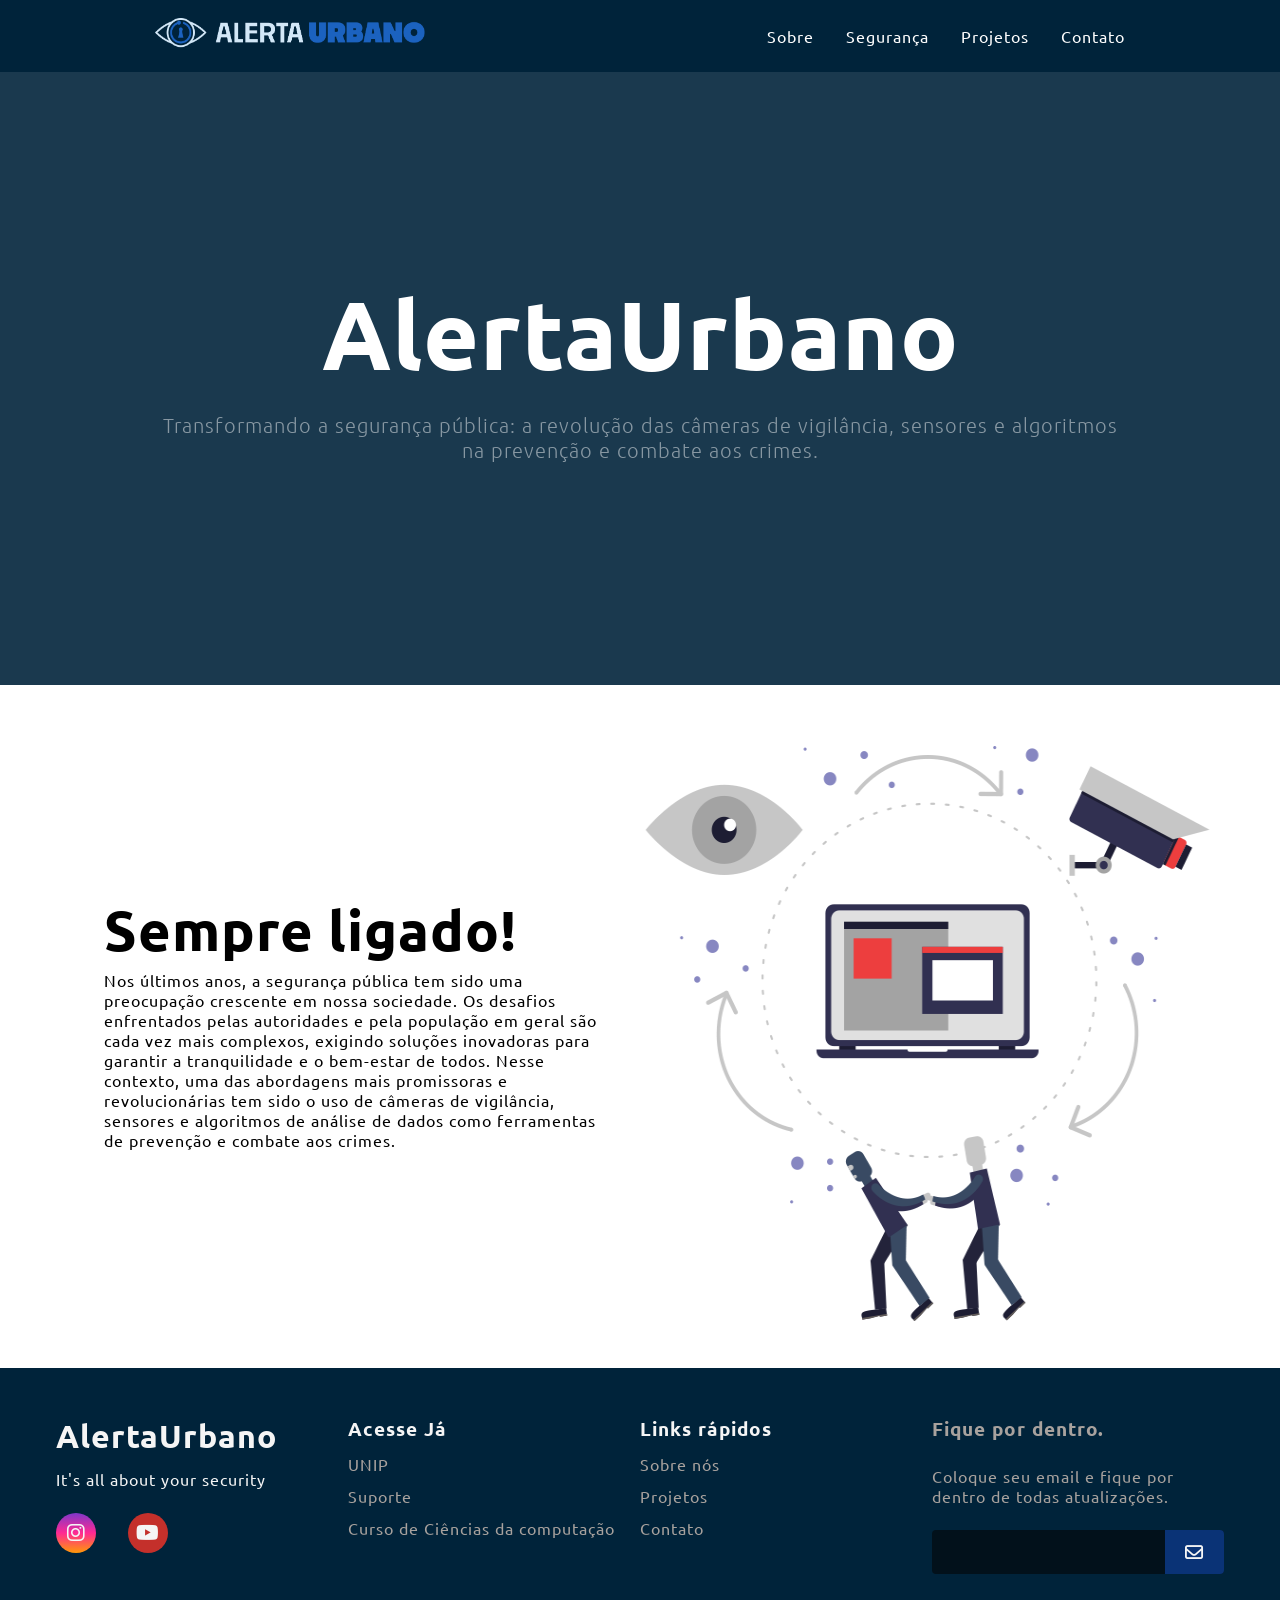
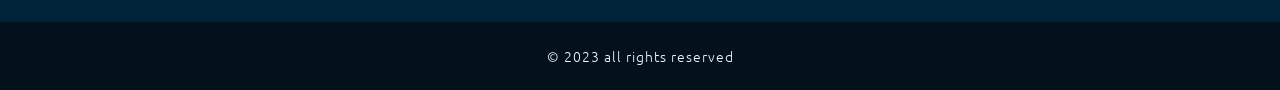
==== index.html @ 4bc39505 "Alerta Urbano. Site com o intuito acadêmico apresentando pontos positivos da implementação do uso de" ====
<!DOCTYPE html>
<html lang="pt-BR">

<head>
    <meta charset="UTF-8">
    <meta http-equiv="X-UA-Compatible" content="IE=edge">
    <meta name="viewport" content="width=device-width, initial-scale=1.0">
    <title>Alerta Urbano</title>

    <!--ICONE -->
    <link rel="shortcut icon" href="/public/favicon/favicon.ico" type="image/x-icon">


    <!--CSS LINK -->
    <link rel="stylesheet" href="./public/css/navbar.css">
    <link rel="stylesheet" href="./public/css/style.css">
    <link rel="stylesheet" href="./public/css/footer.css">
    <!--fontes-->
    <link rel="preconnect" href="https://fonts.googleapis.com">
    <link rel="preconnect" href="https://fonts.gstatic.com" crossorigin>
    <link rel="stylesheet" href="https://cdnjs.cloudflare.com/ajax/libs/font-awesome/6.4.0/css/all.min.css"
        integrity="sha512-iecdLmaskl7CVkqkXNQ/ZH/XLlvWZOJyj7Yy7tcenmpD1ypASozpmT/E0iPtmFIB46ZmdtAc9eNBvH0H/ZpiBw=="
        crossorigin="anonymous" referrerpolicy="no-referrer" />
    <link href="https://fonts.googleapis.com/css2?family=Ubuntu:wght@400;500;700&display=swap" rel="stylesheet">
</head>

<body>
    <!--navbar-->
    <div class="tudo">
        <nav id="menu">
            <a id="logo" href="index.html">
                <img src="/public/images/logotop1.png" alt="logo" width="270" height="30"></a>
            <div id="mobile-menu">
                <div id="line1"></div>
                <div id="line2"></div>
                <div id="line3"></div>
            </div>

            <ul id="nav-list">
                <li><a href="sobre.html">Sobre</a></li>
                <li><a href="seguranca.html">Segurança</a></li>
                <li><a href="projetos.html">Projetos</a></li>
                <li><a href="contato.html">Contato</a></li>

            </ul>
        </nav>



        <!--home-->
        <header>
            <section class="home" id="home">
                <div id="container">
                    <h1 id="title">AlertaUrbano</h1>
                    <p id="subtitle">Transformando a segurança pública: a revolução das câmeras de vigilância, sensores
                        e algoritmos na prevenção e combate aos crimes.</p>
                </div>
            </section>
        </header>

        <!--saiba mais-->
        <section class="about">
            <div class="container">
                <div class="about-text">
                    <h1 id="title">Sempre ligado!</h3>
                        <p id="subtitle">Nos últimos anos, a segurança pública tem sido uma preocupação crescente em
                            nossa sociedade. Os desafios enfrentados pelas autoridades e pela população em geral são
                            cada vez mais complexos, exigindo soluções inovadoras para garantir a tranquilidade e o
                            bem-estar de todos. Nesse contexto, uma das abordagens mais promissoras e revolucionárias
                            tem sido o uso de câmeras de vigilância, sensores e algoritmos de análise de dados como
                            ferramentas de prevenção e combate aos crimes.</p>
                </div>

                <div class="about-img">
                    <img src="/public/images/foto1.png" alt="Lorem">
                </div>
            </div>

        </section>


        <!--rodape-->
        <footer>
            <div id="footer-content">
                <div id="footer-contacts">
                    <h1>AlertaUrbano</h1>
                    <p>It's all about your security</p>

                    <div id="footer-social-media">
                        <a href="https://www.instagram.com/alertaurbano/" class="footer-link" id="instagram">
                            <i class="fa-brands fa-instagram"></i>
                        </a>

                        <a href="https://www.youtube.com/@alertaurbano/videos" class="footer-link" id="youtube">
                            <i class="fa-brands fa-youtube"></i>
                        </a>
                    </div>

                </div>

                <ul class="footer-list">
                    <!--LISTA PARA ADICIONAR CONTEUDO-->
                    <li>
                        <h3>Acesse Já</h3>
                    </li>
                    <li>
                        <a href="https://www.unip.br/" target="_blank" class="footer-link">UNIP</a>
                    </li>
                    <li>
                        <a href="https://api.whatsapp.com/send/?phone=5511947888474&text&type=phone_number&app_absent=0"
                            target="_blank" class="footer-link">Suporte</a>
                    </li>
                    <li>
                        <a href="https://inscricoes.unip.br/inscricao/curso/ciencia-da-computacao" target="_blank"
                            class="footer-link">Curso de Ciências da computação</a>
                    </li>
                </ul>

                <ul class="footer-list">
                    <li>
                        <h3>Links rápidos</h3>
                    </li>
                    <li>
                        <a href="/sobre.html" class="footer-link">Sobre nós</a>
                    </li>
                    <li>
                        <a href="/projetos.html" class="footer-link">Projetos</a>
                    </li>
                    <li>
                        <a href="/contato.html" class="footer-link">Contato</a>
                    </li>
                </ul>

                <div id="footer-subscribe">
                    <h3>Fique por dentro.</h3>
                    <p>Coloque seu email e fique por dentro de todas atualizações.</p>

                    <div id="input-group">
                        <input type="email" id="email">
                        <button>
                            <i class="fa-regular fa-envelope"></i>
                        </button>

                    </div>
                </div>
            </div>

            <div id="footer-copyright">
                &#169
                2023 all rights reserved
            </div>
        </footer>
        <!--SCRIPT JAVA SCRIPT -->
        <script src="./public/script/navbar.js"></script>
</body>

</html>
---- public/css/navbar.css ----
* {
    margin: 0;
    padding: 0;
}

a {
    color: white;
    text-decoration: none;
    transition: 0.3s;
}

a:hover {
    opacity: 0.7;
}

#logo {
    font-size: 24px;
    text-transform: uppercase;
    letter-spacing: 4px;
}


nav {
    display: flex;
    justify-content: space-around;
    align-items: center;
    font-family: 'Ubuntu', sans-serif;
    background: #00233a;
    height: 8vh;
}



#nav-list {
    list-style: none;
    display: flex;
}

#nav-list li {
    letter-spacing: 3px;
    margin-left: 32px;
}

#mobile-menu {
    display: none;
    cursor: pointer;
}

#mobile-menu div {
    width: 32px;
    height: 2px;
    background: white;
    margin: 8px;
    transition: 0.3s;
}

@media (max-width: 999px) {

    body {
        overflow-x: hidden;
    }

    #nav-list {
        position: absolute;
        top: 8vh;
        right: 0;
        width: 25vh;
        height: 100vh;
        background: #00233a;
        flex-direction: column;
        align-items: center;
        justify-content: space-around;
        border-bottom-left-radius: 5vh;

        transform: translateX(100%);
        transition: transform 0.3s ease-in;
    }

    #nav-list li {
        margin-left: 0;
        opacity: 0;
    }

    #mobile-menu {
        display: block;
    }
}

#nav-list.active {
    transform: translateX(0);
}

@keyframes navLinkFade {
    from {
        opacity: 0;
        transform: translateX(50px);
    }
    to {
        opacity: 1;
        transform: translateX(0);
    }
}

#mobile-menu.active #line1 {
    transform: rotate(-45deg) translate(-8px, 8px);
}

#mobile-menu.active #line2 {
    opacity: 0;
}

#mobile-menu.active #line3 {
    transform: rotate(45deg) translate(-5px, -7px);
}
---- public/css/style.css ----
body {
    font-family: 'Ubuntu', sans-serif;
}

.home {
    padding: 54px 0;
    background-color: #00233ae5;
}

.container {
    max-width: 1400px;
    margin: 0 auto;
    padding: 0 5%;
}

.home {
    display: flex;
    justify-content: center;
}

.home #container {
    margin: 150px;
    text-align: center;
    padding: 0;
}

.home #container #title {
    font-size: 96px;
    color: rgb(255, 255, 255);
}

.home #container #subtitle {
    font-size: 20px;
    color: #ffffff7a;
    font-weight: lighter;
    margin: 18px 0;
}

.about .container {
    display: flex;
    align-items: center;
}

.about .about-text {
    width: 50%;
    padding: 0 40px;
}

.about .about-text h1 {
    font-size: 56px;
}

.about .about-text p {
    margin: 5px 0 10px 0;
}
.about .about-img {
    width: 50%;
}

.about .about-img img {
    width: 100%;
    height: 680px;

}
---- public/css/footer.css ----
:root {
    --color-neutral-0: #02111b;
    --color-neutral-10: #00233a;
    --color-neutral-30:#a8a29e;
    --color-neutral-40: #f5f5f5;
}

* {
    font-family: 'Ubuntu', sans-serif;
    margin: 0;
    padding: 0;
    box-sizing: border-box;
    letter-spacing: 1px;
}

main {
    height: 80vh;
}

footer {
    width: 100%;
    color: var(--color-neutral-40);
}

.footer-link {
    text-decoration: none;
}

#footer-content {
    background-color: var(--color-neutral-10);
    display: grid;
    grid-template-columns: repeat(4, 1fr);
    padding: 3rem 3.5rem;
}

#footer-contacts h1 {
    margin-bottom: 0.75rem;
}

#footer-social-media {
    display: flex;
    gap: 2rem;
    margin-top: 1.5rem;
}

#footer-social-media .footer-link {
    display: flex;
    align-items: center;
    justify-content: center;
    height: 2.5rem;
    width: 2.5rem;
    color: var(--color-neutral-40);
    border-radius: 50%;
    transition: all 0.4s;
}

#footer-social-media .footer-link i {
    font-size: 1.25rem;
}


#footer-social-media .footer-link:hover {
    opacity: 0.4;
}


#instagram {
    background: linear-gradient(#7f37c9, #ff2992, #ff9807);
}

#youtube {
background: #c4302b;
}

.footer-list {
    display: flex;
    flex-direction: column;
    gap: 0.75rem;
    list-style: none;
}

.footer-list .footer-link {
    color: var(--color-neutral-30);
    transition: all 0.4s;
}

.footer-list .footer-link:hover {
    color: #0a3376;
}

#footer-subscribe {
    display: flex;
    flex-direction: column;
    gap: 1.5rem;
}

#footer-subscribe {
    color: var(--color-neutral-30);
}

#input-group {
    display: flex;
    align-items: center;
    background-color: var(--color-neutral-0);
    border-radius: 4px;
}

#input-group input {
    all: unset;
    padding: 0.75rem;
    width: 100%;
}

#input-group button {
    background-color: #0a3376;
    border: none;
    color: var(--color-neutral-40);
    padding: 0 1.25rem;
    font-size: 1.125rem;
    height: 100%;
    border-radius: 0 4px 4px 0;
    cursor: pointer;
    transition: all 0.4s;
}

#input-group button:hover {
    opacity: 0.4;
}

#footer-copyright {
    display: flex;
    justify-content: center;
    background-color: var(--color-neutral-0);
    font-size: 0.9rem;
    padding: 1.5rem;
    font-weight: 100;
}

@media screen and (max-widht: 768px) {
    #footer-content {
        grid-template-columns: repeat(2, 1fr);
        gap: 2rem;
    }
    
}

@media screen and (max-widht: 426px) {
    #footer-content {
        grid-template-columns: repeat(1, 1fr);
        gap: 3rem 2rem;
    }
    
}
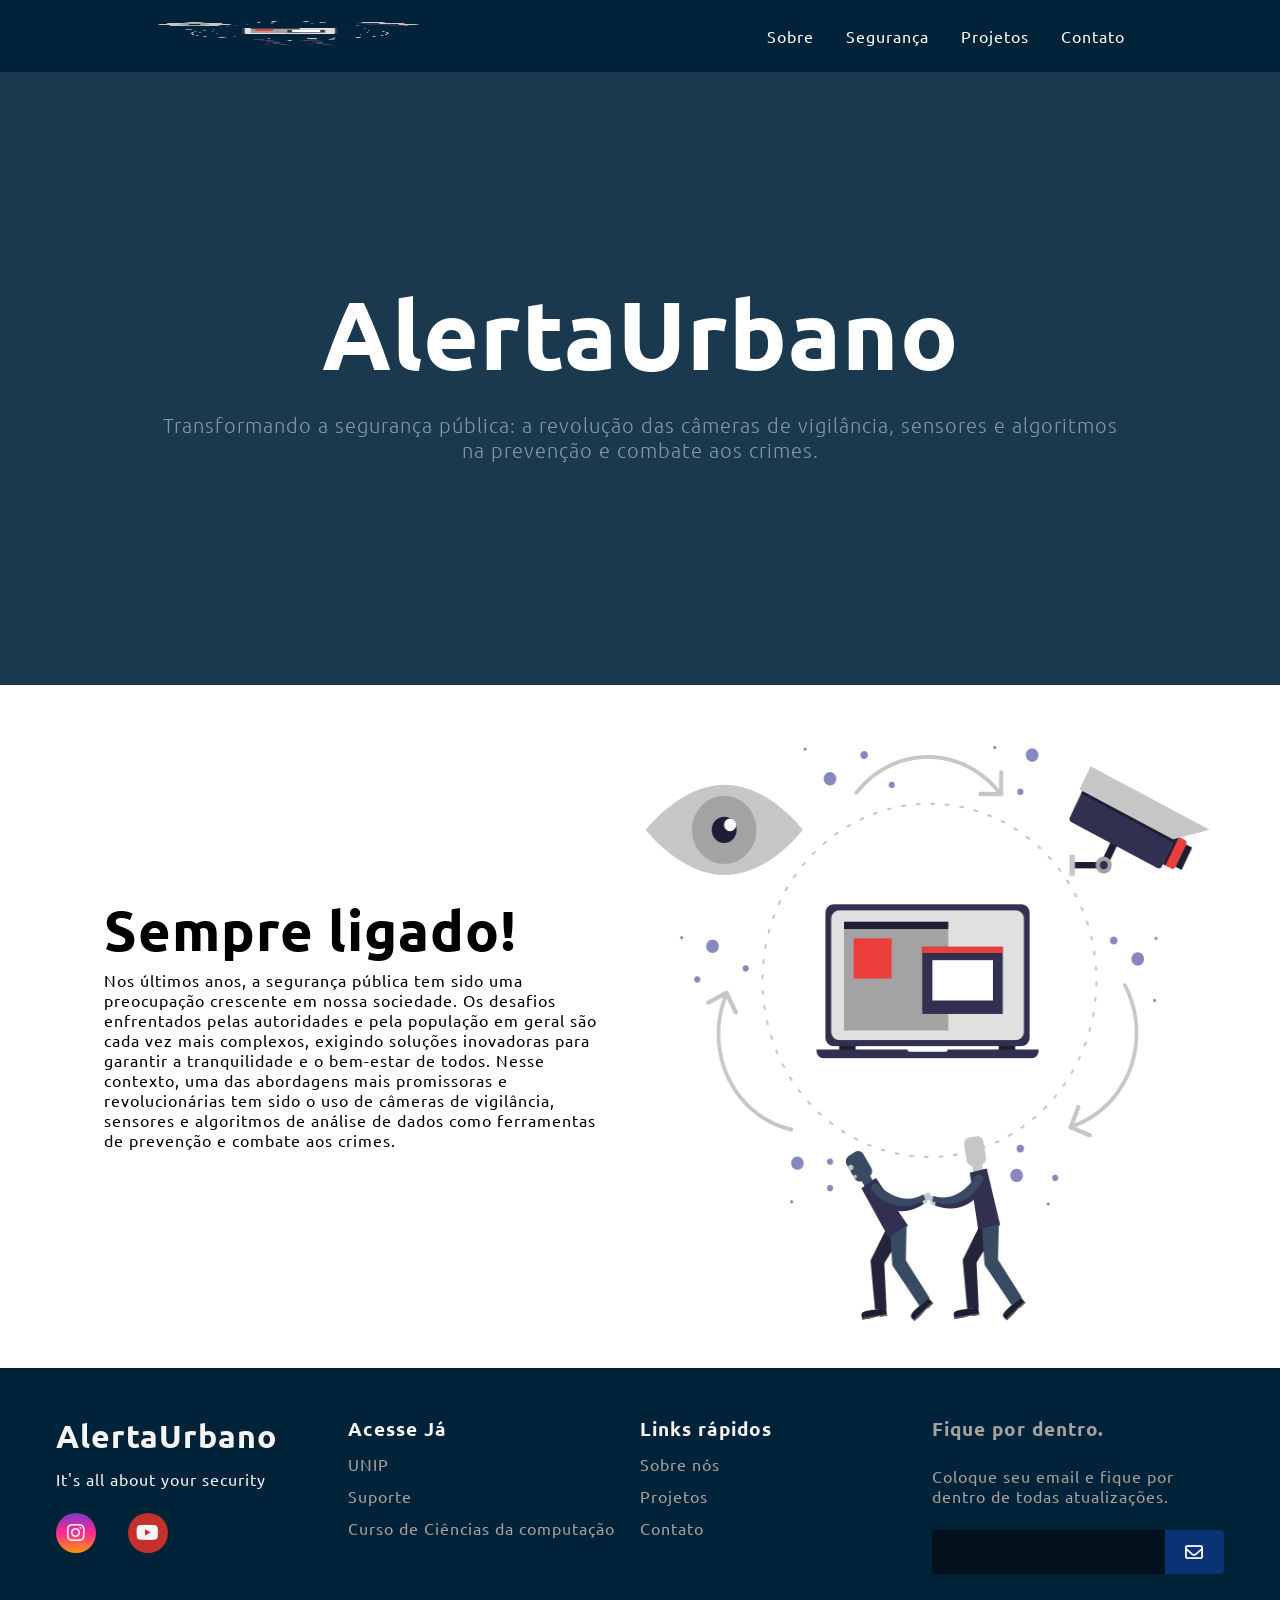
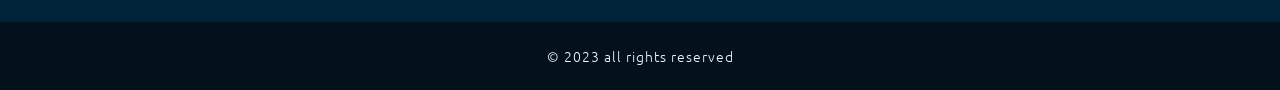
==== commit 78f3538b: "Update index.html" ====
--- a/index.html
+++ b/index.html
@@ -29,7 +29,7 @@
     <div class="tudo">
         <nav id="menu">
             <a id="logo" href="index.html">
-                <img src="/public/images/logotop1.png" alt="logo" width="270" height="30"></a>
+                <img src="/public/images/foto1.png" alt="logo" width="270" height="30"></a>
             <div id="mobile-menu">
                 <div id="line1"></div>
                 <div id="line2"></div>
@@ -154,4 +154,4 @@
         <script src="./public/script/navbar.js"></script>
 </body>
 
-</html>+</html>
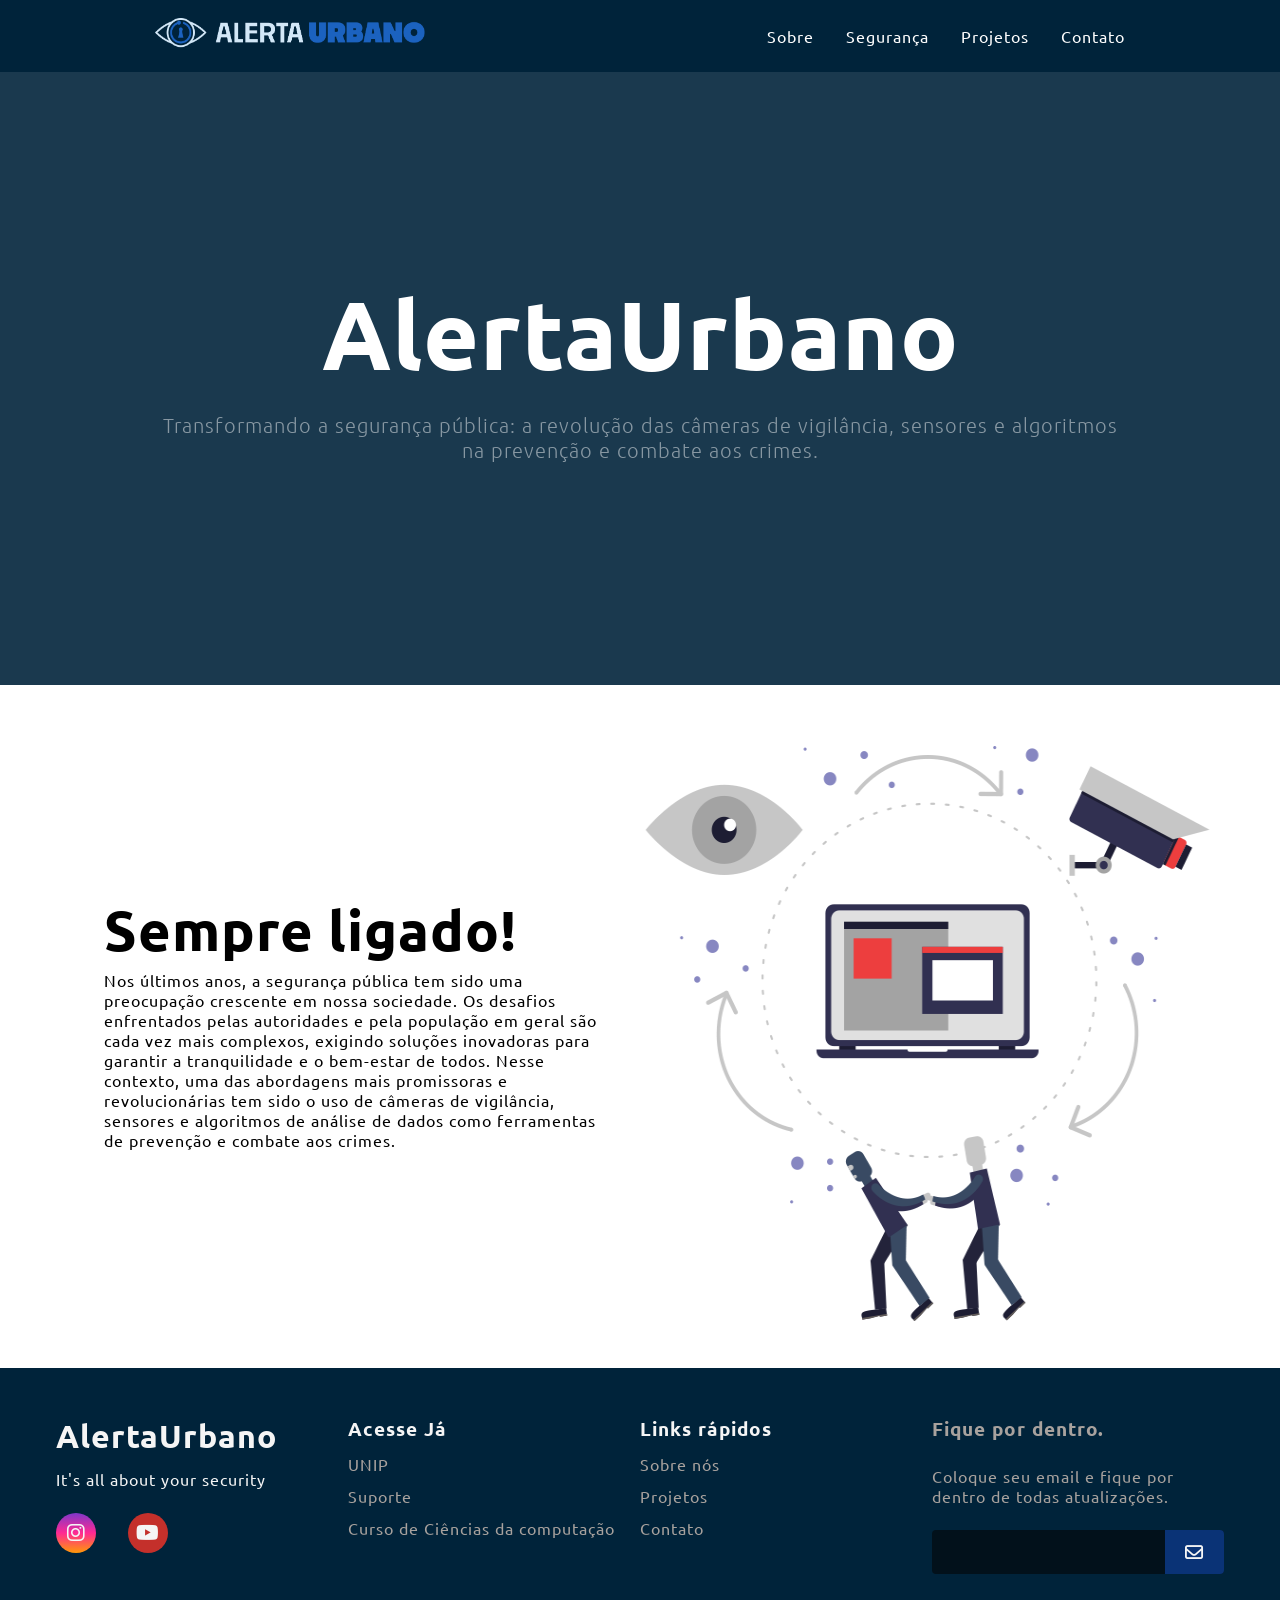
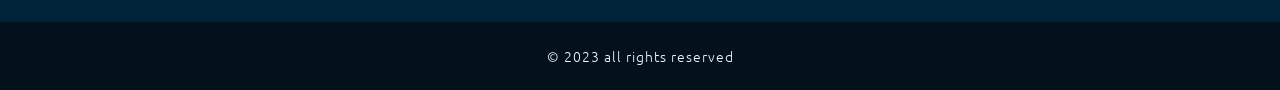
==== commit 9dfb4ced: "Update index.html" ====
--- a/index.html
+++ b/index.html
@@ -29,7 +29,7 @@
     <div class="tudo">
         <nav id="menu">
             <a id="logo" href="index.html">
-                <img src="/public/images/foto1.png" alt="logo" width="270" height="30"></a>
+                <img src="/public/images/logotop1.png" alt="logo" width="270" height="30"></a>
             <div id="mobile-menu">
                 <div id="line1"></div>
                 <div id="line2"></div>
